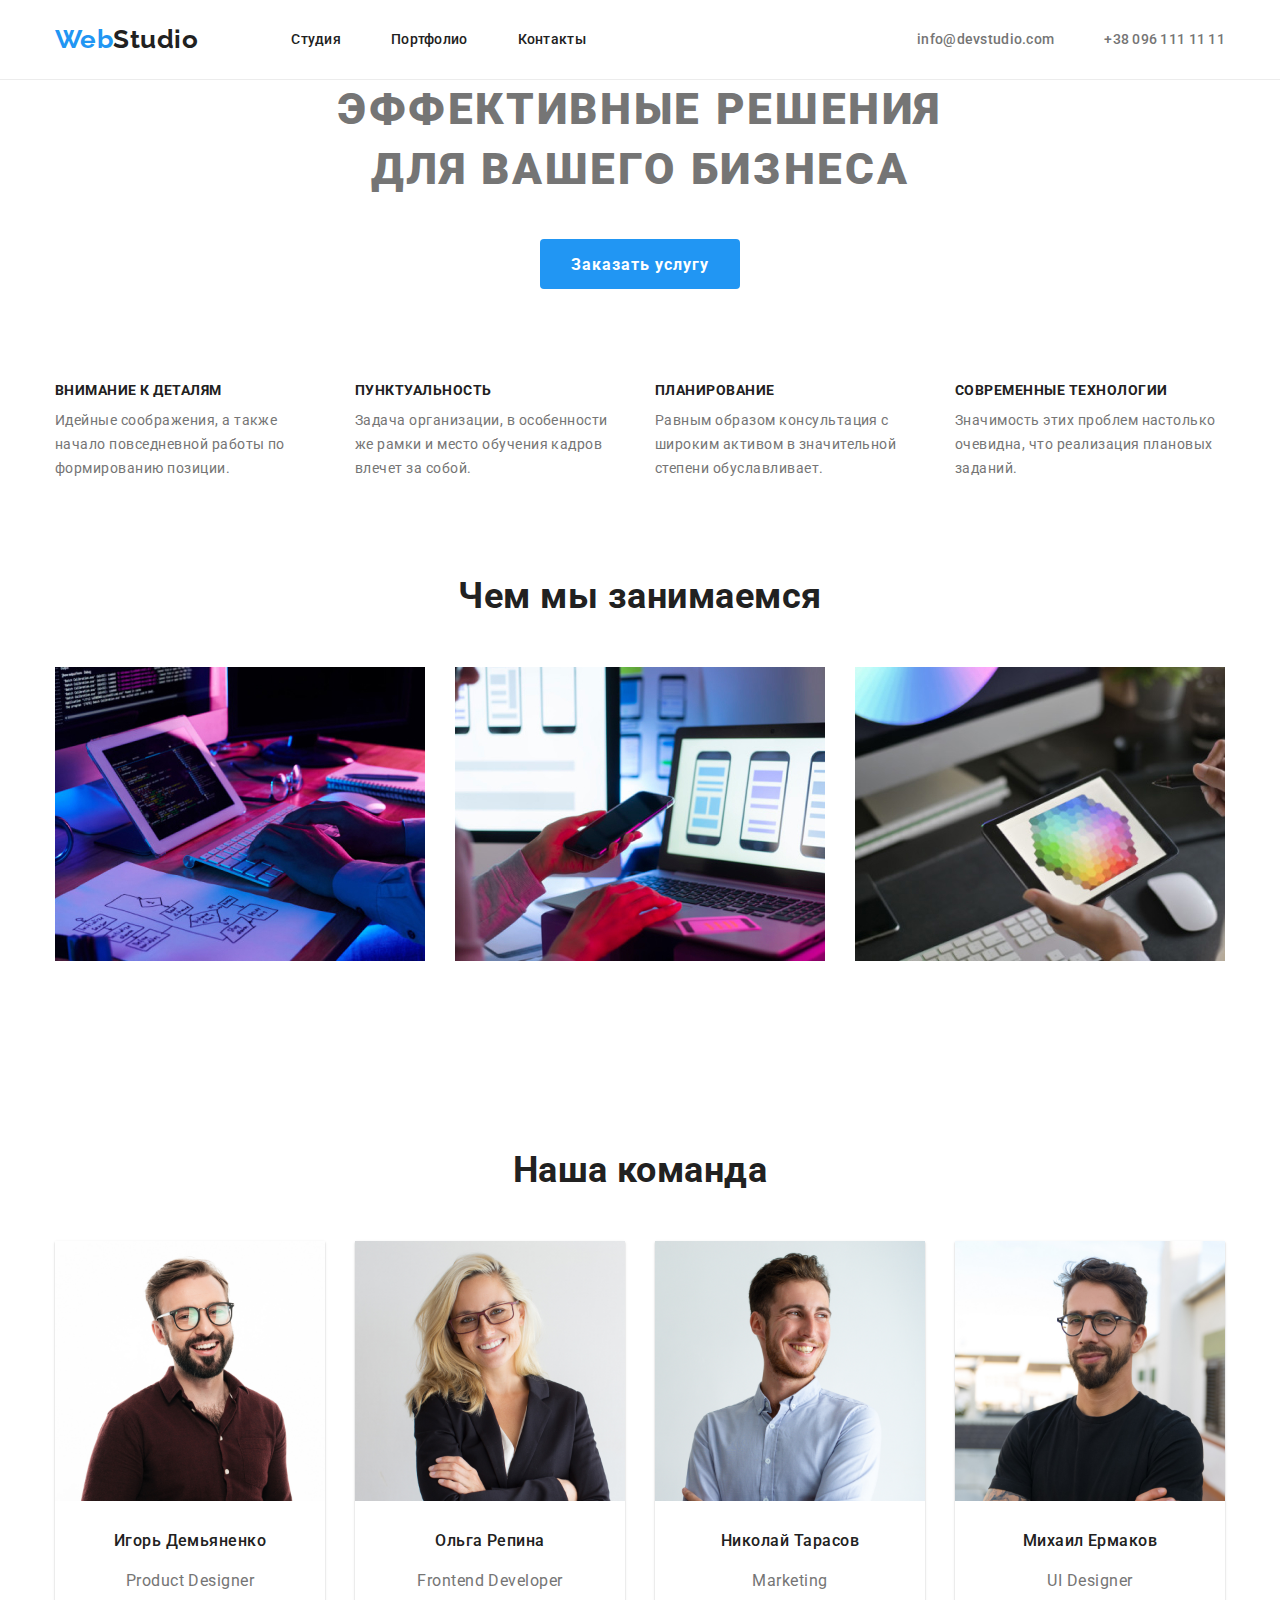
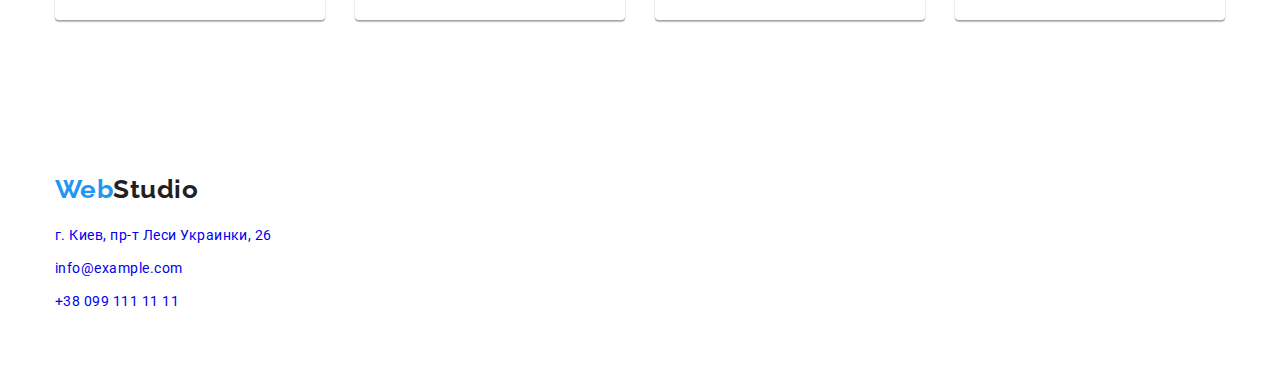
==== index.html @ 80221e2c "Начало Домашнего задания" ====
<!DOCTYPE html>
<html lang="ru">
<head>
    <meta charset="UTF-8">
    <meta http-equiv="X-UA-Compatible" content="IE=edge">
    <meta name="viewport" content="width=device-width, initial-scale=1.0">
    <title>Web Studio</title>
    <link rel="preconnect" href="https://fonts.gstatic.com">
    <link href="https://fonts.googleapis.com/css2?family=Raleway:wght@700&family=Roboto:wght@400;500;700;900&display=swap"
        rel="stylesheet">
    <link rel="stylesheet" href="https://cdnjs.cloudflare.com/ajax/libs/modern-normalize/1.0.0/modern-normalize.min.css">
    <link rel="stylesheet" href="./css/style.css">
</head>
<body>

    <header class="header-border">
    <div class="container header-container">
      <nav>
            <a href="/" class="logo"><span class="logo-color">Web</span>Studio</a>
            
            <ul class="nav-container">
                <li class="class-li header-li"><a href="" class="header-nav">Студия</a></li>
                <li class="class-li header-li"><a href="./portfolio.html" class="header-nav">Портфолио</a></li>
                <li class="class-li header-li"><a href="" class="header-nav">Контакты</a></li>
            </ul>
      </nav>

        <ul class="nav-container-contact">
            <li class="class-li header-li"><a href="mailto:info@devstudio.com" class="header-contact">info@devstudio.com</a></li>
            <li class="class-li header-li"><a href="tel:+380961111111" class="header-contact">+38 096 111 11 11</a></li>
        </ul>
    </div>
    </header>

    <main>
    <!-- Hero -->
    <section>
        <div class="container center">
            <h1 class="hero">Эффективные решения для вашего бизнеса</h1>
            <button type="button" class="button-hero">Заказать услугу</button>
        </div>
    </section>

    <!-- Benefits -->
    <section class="section no-padding-bottom">
       <div class="container">
            <h2 class="visually-hidden">Преимущества</h2>

            <ul class="benefits-container">
                <li class="class-li benefits-li">
                    <h3 class="benefits-h">Внимание к деталям</h3>
                    <p class="benefits-text">Идейные соображения, а также начало повседневной работы по формированию позиции.</p>
                </li>
                <li class="class-li benefits-li">
                    <h3 class="benefits-h">Пунктуальность</h3>
                    <p class="benefits-text">Задача организации, в особенности же рамки и место обучения кадров влечет за собой.</p>
                </li>
                <li class="class-li benefits-li">
                    <h3 class="benefits-h">Планирование</h3>
                    <p class="benefits-text">Равным образом консультация с широким активом в значительной степени обуславливает.</p>
                </li>
                <li class="class-li benefits-li">
                    <h3 class="benefits-h">Современные технологии</h3>
                    <p class="benefits-text">Значимость этих проблем настолько очевидна, что реализация плановых заданий.</p>
                </li>
            </ul>
       </div>
    </section>

    <!-- What are we doing -->
    <section class="section">
        <div class="container">
            <h2 class="title-secondary">Чем мы занимаемся</h2>
            <ul class="photo-container">
                <li class="class-li photo-li"><img src="./image/what-are-we-doing/img.jpg" alt="Человек печатает на планшете" width="370" height="294"></li>
                <li class="class-li photo-li"><img src="./image/what-are-we-doing/img-1.jpg" alt="Человек печатает на ноутбуке" width="370" height="294"></li>
                <li class="class-li photo-li"><img src="./image/what-are-we-doing/img-2.jpg" alt="Человек рисует на планшете" width="370" height="294"></li>
            </ul>
        </div>
    </section>

    <!-- our team -->
    <section class="section">
        <div class="container">
            <h2 class="title-secondary">Наша команда</h2>
            <ul class="our-team-container">
                <li class="class-li our-team-li">
                    <img src="./image/our-team/igor.jpg" alt="дизайнер Игорь" width="270" height="260">
                <div class="our-team-padding">
                        <h3 class="name-personal">Игорь Демьяненко</h3>
                        <p lang="en" class="our-team-text">Product Designer</p>
                </div>
                </li>
                <li class="class-li our-team-li">
                    <img src="./image/our-team/olga.jpg" alt="программист Ольга" width="270" height="260">
                <div class="our-team-padding">
                    <h3 class="name-personal">Ольга Репина</h3>
                    <p lang="en" class="our-team-text">Frontend Developer</p>
                </div>
                </li>
                <li class="class-li our-team-li">
                    <img src="./image/our-team/nikolay.jpg" alt="маркетолог Николай" width="270" height="260">
                <div class="our-team-padding">
                    <h3 class="name-personal">Николай Тарасов</h3>
                    <p lang="en" class="our-team-text">Marketing</p>
                </div>
                </li>
                <li class="class-li our-team-li">
                    <img src="./image/our-team/michael.jpg" alt="дизайнер Михаил" width="270" height="260">
                <div class="our-team-padding">
                    <h3 class="name-personal">Михаил Ермаков</h3>
                    <p lang="en" class="our-team-text">UI Designer</p>
                </div>
                </li>
            </ul>
        </div>
    </section>
    </main>

    <!-- footer -->
    <footer class="footer-padding">
        <div class="container">
            <a href="/" class="logo"><span class="logo-color">Web</span><span class="logo-footer">Studio</span></a>
            <address>
                <ul class="address-contact">
                    <li class="class-li"><a href="https://goo.gl/maps/QvJAkb335SzxtevH7" rel="noopener noofollow" target="_blank"
                            class="footer-adres">г. Киев, пр-т Леси Украинки, 26</a></li>
                    <li class="class-li"><a href="mailto:info@example.com" class="footer-contacts">info@example.com</a></li>
                    <li class="class-li"><a href="tel:+380961111111" class="footer-contacts">+38 099 111 11 11</a></li>
                </ul>
            </address>
        </div>
    </footer>   

</body>
</html>
---- css/style.css ----
:root {
  --body-color: #757575;
  --headlines-color: #212121;
  --primary-white-color: #ffffff;
  --secondary-color: #2196f3;
  --contact-color: #757575;
  --background-color-button: #f5f4fa;
}

body {
  background-color: var(--primary-white-color);
  color: var(--body-color);

  font-family: Roboto, sans-serif;
  letter-spacing: 0.03em;
}

h1,
h2,
h3,
h4,
h5,
h6,
p {
  margin: 0;
}

ul,
ol {
  margin: 0;
  padding: 0;
}

img {
  display: block;
}

.visually-hidden {
  position: absolute !important;
  clip: rect(1px 1px 1px 1px); /* IE6, IE7 */
  clip: rect(1px, 1px, 1px, 1px);
  padding: 0 !important;
  border: 0 !important;
  height: 1px !important;
  width: 1px !important;
  overflow: hidden; /* скрываем ненужные заголовки */
}

.link {
  text-decoration-line: none;
}

.class-li {
  list-style: none;
}

.center {
  text-align: center;
}

.container {
  width: 1200px;
  padding-left: 15px;
  padding-right: 15px;
  margin-left: auto;
  margin-right: auto;
}

.section {
  padding-bottom: 94px;
  padding-top: 94px;
}

/* =========== HEADER =========== */

.logo {
  font-family: Raleway, sans-serif;
  font-weight: 700;
  font-size: 26px;
  line-height: 1.19;
  text-decoration: none;

  color: var(--headlines-color);
}

.logo-color {
  color: var(--secondary-color);
}

.nav-container {
  display: flex;
  margin-left: 93px;
}

.nav-container-contact {
  display: flex;
  margin-left: auto;
}

.header-li + li {
  margin-left: 50px;
}

.header-nav {
  display: block;
  padding-top: 32px;
  padding-bottom: 32px;

  font-weight: 500;
  font-size: 14px;
  line-height: 1.06;
  letter-spacing: 0.02em;
  text-decoration: none;

  color: var(--headlines-color);
}

.header-container > nav {
  display: flex;
  align-items: center;
}

.header-container {
  display: flex;
  align-items: center;
}

.header-border {
  border-bottom: 1px solid #ececec;
}

.header-nav:hover,
.header-nav:focus {
  color: var(--secondary-color);
}

.header-contact {
  font-weight: 500;
  font-size: 14px;
  line-height: 1.06;
  letter-spacing: 0.02em;
  text-decoration: none;

  color: var(--contact-color);
}

.header-contact:hover,
.header-contact:focus {
  color: var(--secondary-color);
}

/* ============== Main ============== */

/* ============== HERO ============== */

.hero {
  margin-bottom: 40px;
  margin-left: 237px;
  margin-right: 237px;

  font-weight: 900;
  font-size: 44px;
  line-height: 1.36;

  letter-spacing: 0.06em;
  text-transform: uppercase;

  /* color: #ffffff; */
}

.button-hero {
  display: inline-block;
  padding: 10px 31px;
  width: 200px;
  height: 50px;

  background-color: var(--secondary-color);
  color: var(--primary-white-color);
  font-family: inherit;
  font-weight: 700;
  font-size: 16px;
  line-height: 1.87;

  border-radius: 4px;
  border: none;

  align-items: center;
  letter-spacing: 0.06em;
  cursor: pointer;
}

/* ============== Benefits ============== */

.benefits-container {
  display: flex;
}

.benefits-li {
  width: 270px;
}

.benefits-li + li {
  margin-left: 30px;
}

.benefits-h {
  font-weight: 700;
  font-size: 14px;
  line-height: 1.14;
  text-transform: uppercase;
  margin-bottom: 10px;

  color: var(--headlines-color);
}

.benefits-text {
  font-size: 14px;
  line-height: 1.71;
}

.no-padding-bottom {
  padding-bottom: 0;
}

/* ============== What are we doing ============== */

.title-secondary {
  font-weight: 700;
  font-size: 36px;
  line-height: 1.17;
  text-align: center;
  margin-bottom: 50px;

  color: var(--headlines-color);
}

.photo-container {
  display: flex;
}

.photo-li + li {
  margin-left: 30px;
}

/* ============== our team ============== */

.our-team-container {
  display: flex;
}

.our-team-li {
  width: 270px;
  box-shadow: 0px 1px 3px rgba(0, 0, 0, 0.12), 0px 1px 1px rgba(0, 0, 0, 0.14),
    0px 2px 1px rgba(0, 0, 0, 0.2);
  border-radius: 0px 0px 4px 4px;
}

.our-team-li + li {
  margin-left: 30px;
}

.name-personal {
  margin-bottom: 10px;

  font-weight: 500;
  font-size: 16px;
  line-height: 1.19;
  padding-top: 30px;
  padding-bottom: 10px;
  text-align: center;

  color: var(--headlines-color);
}

.our-team-text {
  font-size: 16px;
  line-height: 1.19;
  text-align: center;
}

.our-team-padding {
  padding-top: 30;
  padding-bottom: 30px;
}

/* ============== footer ============== */

.logo-footer {
  /* color: var(--primary-white-color); */
}

.footer-adres {
  font-style: normal;
  font-size: 14px;
  line-height: 1.71;
  text-decoration: none;

  /* color: var(--primary-white-color); */
}

.footer-contacts {
  font-style: normal;
  font-size: 14px;
  line-height: 1.71;
  text-decoration: none;

  /* color: rgba(255, 255, 255, 0.6); */
}

.footer-padding {
  padding-top: 60px;
  padding-bottom: 60px;
}

.address-contact {
  margin-top: 20px;
}

.address-contact > li + li {
  margin-top: 9px;
}

/* ============== portfolio ============== */

.button-filter {
  padding: 6px 22px;

  font-family: inherit;
  font-weight: 500;
  font-size: 16px;
  line-height: 1.62;
  border: none;
  border-radius: 4px;
  text-align: center;

  color: var(--headlines-color);
  background-color: var(--background-color-button);
}

.button-filter:hover,
.button-filter:focus {
  color: var(--primary-white-color);
  background-color: var(--secondary-color);
  box-shadow: 0px 3px 1px rgba(0, 0, 0, 0.1), 0px 1px 2px rgba(0, 0, 0, 0.08),
    0px 2px 2px rgba(0, 0, 0, 0.12);
  cursor: pointer;
}

.portfolio-title {
  margin-bottom: 4px;

  font-weight: 700;
  font-size: 18px;
  line-height: 2;

  letter-spacing: 0.06em;

  color: var(--headlines-color);
}

.portfolio-text {
  font-size: 16px;
  line-height: 1.87;

  color: var(--body-color);
}

.portfolio-card-padding {
  padding: 20px 24px 20px 24px;
}

.portfolio-filter {
  display: flex;
  margin-bottom: 50px;
  justify-content: center;
}

.portfolio-filter > li + li {
  margin-left: 8px;
}

.portfolio-card-container {
  display: flex;
  flex-wrap: wrap;
  margin-left: -30px;
  margin-top: -30px;
}

.portfolio-card {
  flex-basis: calc(100% / 3 - 30px);
  margin-left: 30px;
  margin-top: 30px;
  width: 370px;

  border-left: 1px solid #eeeeee;
  border-right: 1px solid #eeeeee;
  border-bottom: 1px solid #eeeeee;
}
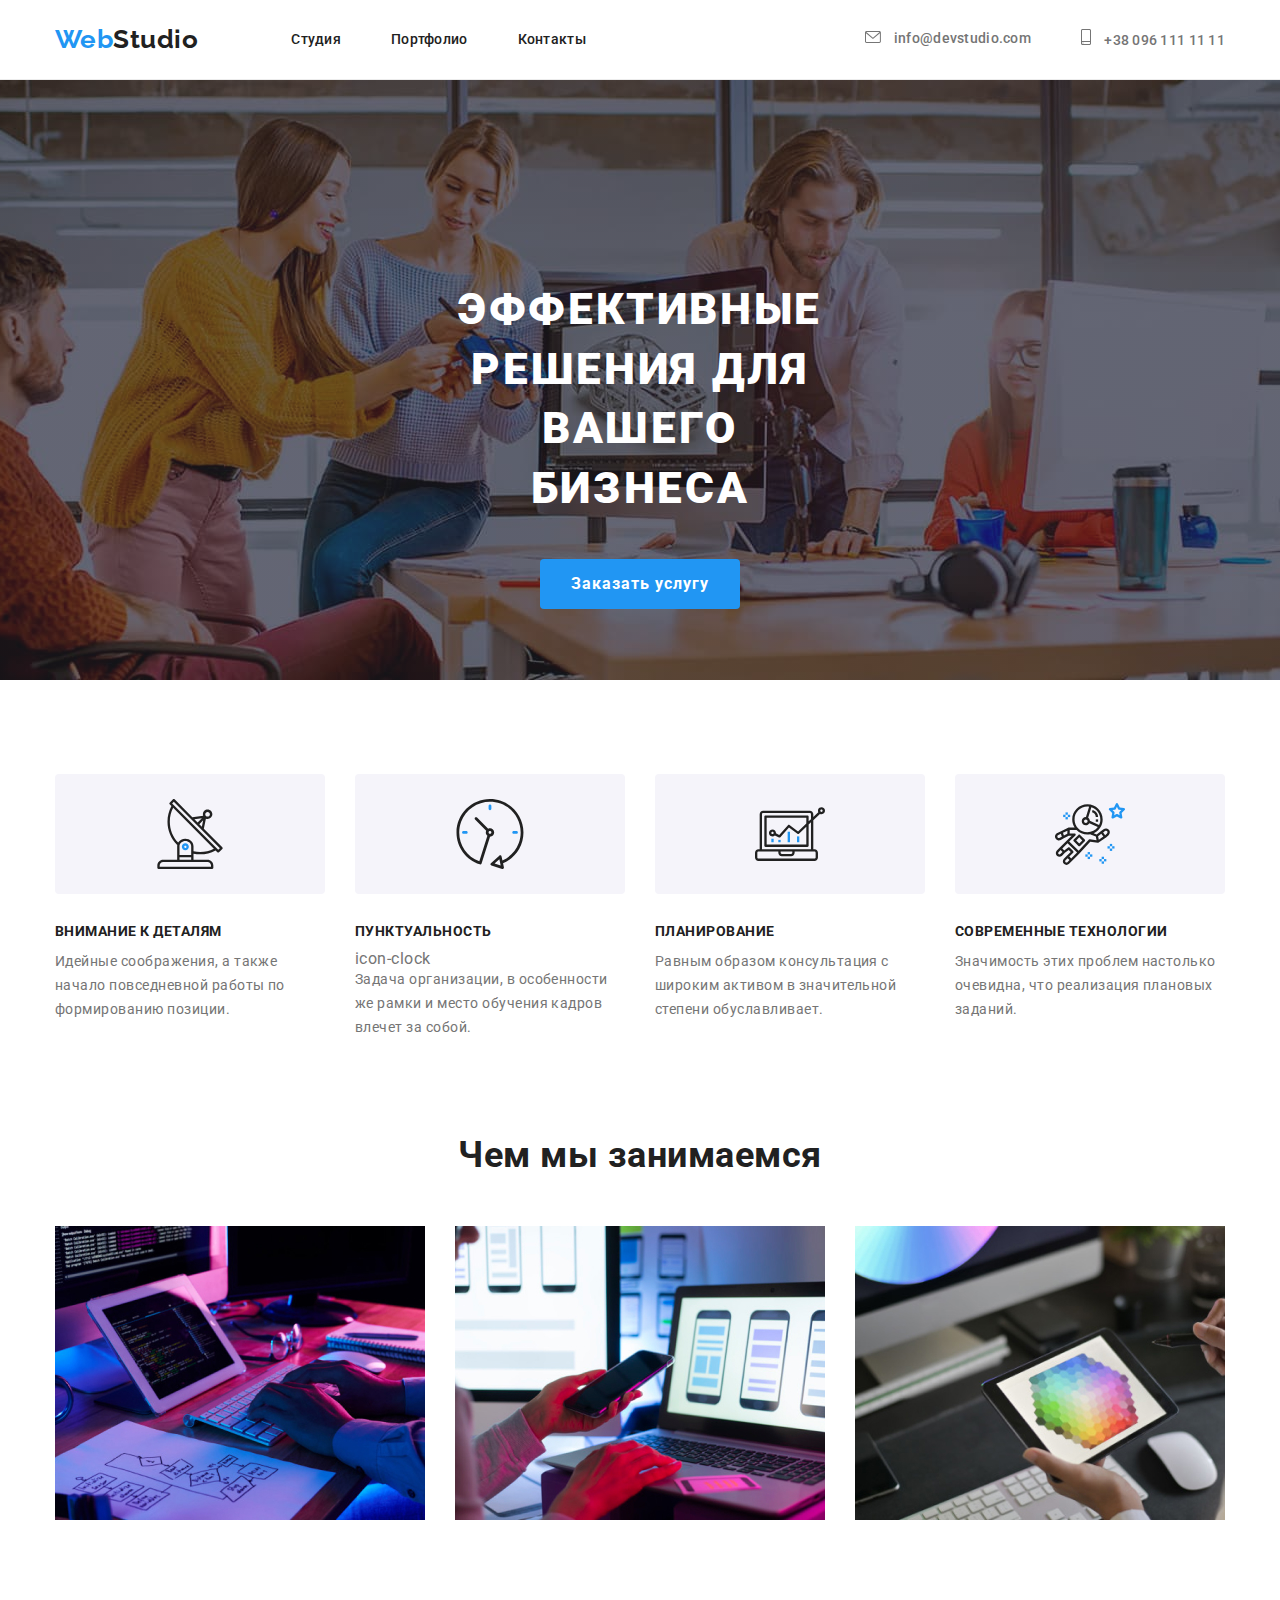
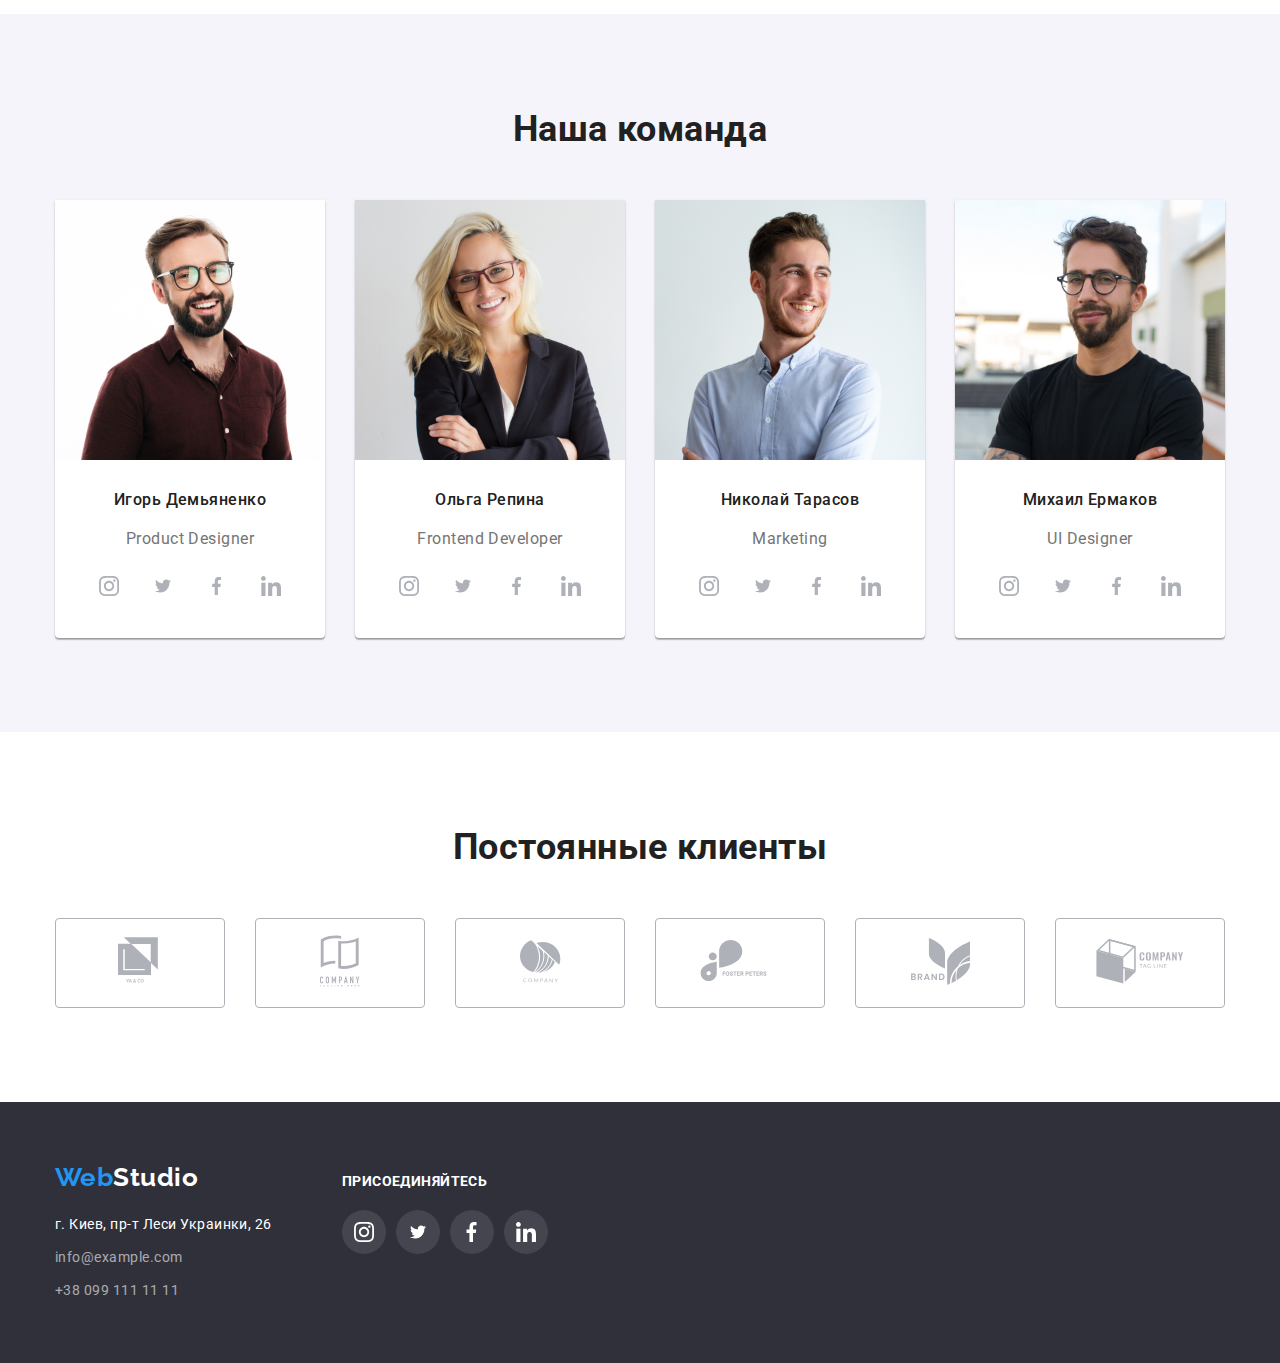
==== commit a334dcca: "Домашнее задание №4" ====
--- a/index.html
+++ b/index.html
@@ -26,8 +26,19 @@
       </nav>
 
         <ul class="nav-container-contact">
-            <li class="class-li header-li"><a href="mailto:info@devstudio.com" class="header-contact">info@devstudio.com</a></li>
-            <li class="class-li header-li"><a href="tel:+380961111111" class="header-contact">+38 096 111 11 11</a></li>
+
+            <li class="class-li header-li">
+                <a href="mailto:info@devstudio.com" class="header-contact">
+                <svg class="icon-header" width="16px" height="12px">
+                    <use href="./image/svg/sprite.svg#icon-envelope"></use>
+                </svg> info@devstudio.com</a>
+            </li>
+            <li class="class-li header-li">
+                <a href="tel:+380961111111" class="header-contact">
+                <svg class="icon-header" width="10px" height="16px">
+                    <use href="./image/svg/sprite.svg#icon-smartphone"></use>
+                </svg> +38 096 111 11 11</a>
+            </li>
         </ul>
     </div>
     </header>
@@ -35,7 +46,7 @@
     <main>
     <!-- Hero -->
     <section>
-        <div class="container center">
+        <div class="center section-hero">
             <h1 class="hero">Эффективные решения для вашего бизнеса</h1>
             <button type="button" class="button-hero">Заказать услугу</button>
         </div>
@@ -48,18 +59,38 @@
 
             <ul class="benefits-container">
                 <li class="class-li benefits-li">
+                    <div class="benefits-icon">
+                        <svg width="70px" height="70px">
+                            <use href="./image/svg/sprite.svg#icon-antenna"></use>
+                        </svg>
+                    </div>
                     <h3 class="benefits-h">Внимание к деталям</h3>
                     <p class="benefits-text">Идейные соображения, а также начало повседневной работы по формированию позиции.</p>
                 </li>
                 <li class="class-li benefits-li">
-                    <h3 class="benefits-h">Пунктуальность</h3>
+                    <div class="benefits-icon">
+                        <svg width="70px" height="70px">
+                            <use href="./image/svg/sprite.svg#icon-clock"></use>
+                        </svg>
+                    </div>
+                    <h3 class="benefits-h">Пунктуальность</h3>icon-clock
                     <p class="benefits-text">Задача организации, в особенности же рамки и место обучения кадров влечет за собой.</p>
                 </li>
                 <li class="class-li benefits-li">
+                    <div class="benefits-icon">
+                        <svg width="70px" height="70px">
+                            <use href="./image/svg/sprite.svg#icon-diagram"></use>
+                        </svg>
+                    </div>
                     <h3 class="benefits-h">Планирование</h3>
                     <p class="benefits-text">Равным образом консультация с широким активом в значительной степени обуславливает.</p>
                 </li>
                 <li class="class-li benefits-li">
+                    <div class="benefits-icon">
+                        <svg width="70px" height="70px">
+                            <use href="./image/svg/sprite.svg#icon-astronaut"></use>
+                        </svg>
+                    </div>
                     <h3 class="benefits-h">Современные технологии</h3>
                     <p class="benefits-text">Значимость этих проблем настолько очевидна, что реализация плановых заданий.</p>
                 </li>
@@ -80,15 +111,46 @@
     </section>
 
     <!-- our team -->
-    <section class="section">
+    <section class="section secondary-background">
         <div class="container">
             <h2 class="title-secondary">Наша команда</h2>
             <ul class="our-team-container">
+                
                 <li class="class-li our-team-li">
                     <img src="./image/our-team/igor.jpg" alt="дизайнер Игорь" width="270" height="260">
                 <div class="our-team-padding">
                         <h3 class="name-personal">Игорь Демьяненко</h3>
                         <p lang="en" class="our-team-text">Product Designer</p>
+                        <ul class="team-list">
+                            <li class="class-li">
+                                <a href="" class="team-list-link link">
+                                    <svg class="team-list-icon" width="20px" height="20px">
+                                        <use href="./image/svg/sprite.svg#icon-instagram"></use>
+                                    </svg>
+                                </a>
+                            </li>
+                            <li class="class-li">
+                                <a href="" class="team-list-link link">
+                                    <svg class="team-list-icon" width="20px" height="16px">
+                                        <use href="./image/svg/sprite.svg#icon-twitter"></use>
+                                    </svg>
+                                </a>
+                            </li>
+                            <li class="class-li">
+                                <a href="" class="team-list-link link">
+                                    <svg class="team-list-icon" width="10px" height="20px">
+                                        <use href="./image/svg/sprite.svg#icon-facebook"></use>
+                                    </svg>
+                                </a>
+                            </li>
+                            <li class="class-li">
+                                <a href="" class="team-list-link link">
+                                    <svg class="team-list-icon" width="20px" height="20px">
+                                        <use href="./image/svg/sprite.svg#icon-linkedin"></use>
+                                    </svg>
+                                </a>
+                            </li>
+                        </ul>
                 </div>
                 </li>
                 <li class="class-li our-team-li">
@@ -96,6 +158,36 @@
                 <div class="our-team-padding">
                     <h3 class="name-personal">Ольга Репина</h3>
                     <p lang="en" class="our-team-text">Frontend Developer</p>
+                    <ul class="team-list">
+                        <li class="class-li">
+                            <a href="" class="team-list-link link">
+                                <svg class="team-list-icon" width="20px" height="20px">
+                                    <use href="./image/svg/sprite.svg#icon-instagram"></use>
+                                </svg>
+                            </a>
+                        </li>
+                        <li class="class-li">
+                            <a href="" class="team-list-link link">
+                                <svg class="team-list-icon" width="20px" height="16px">
+                                    <use href="./image/svg/sprite.svg#icon-twitter"></use>
+                                </svg>
+                            </a>
+                        </li>
+                        <li class="class-li">
+                            <a href="" class="team-list-link link">
+                                <svg class="team-list-icon" width="10px" height="20px">
+                                    <use href="./image/svg/sprite.svg#icon-facebook"></use>
+                                </svg>
+                            </a>
+                        </li>
+                        <li class="class-li">
+                            <a href="" class="team-list-link link">
+                                <svg class="team-list-icon" width="20px" height="20px">
+                                    <use href="./image/svg/sprite.svg#icon-linkedin"></use>
+                                </svg>
+                            </a>
+                        </li>
+                    </ul>
                 </div>
                 </li>
                 <li class="class-li our-team-li">
@@ -103,6 +195,36 @@
                 <div class="our-team-padding">
                     <h3 class="name-personal">Николай Тарасов</h3>
                     <p lang="en" class="our-team-text">Marketing</p>
+                    <ul class="team-list">
+                        <li class="class-li">
+                            <a href="" class="team-list-link link">
+                                <svg class="team-list-icon" width="20px" height="20px">
+                                    <use href="./image/svg/sprite.svg#icon-instagram"></use>
+                                </svg>
+                            </a>
+                        </li>
+                        <li class="class-li">
+                            <a href="" class="team-list-link link">
+                                <svg class="team-list-icon" width="20px" height="16px">
+                                    <use href="./image/svg/sprite.svg#icon-twitter"></use>
+                                </svg>
+                            </a>
+                        </li>
+                        <li class="class-li">
+                            <a href="" class="team-list-link link">
+                                <svg class="team-list-icon" width="10px" height="20px">
+                                    <use href="./image/svg/sprite.svg#icon-facebook"></use>
+                                </svg>
+                            </a>
+                        </li>
+                        <li class="class-li">
+                            <a href="" class="team-list-link link">
+                                <svg class="team-list-icon" width="20px" height="20px">
+                                    <use href="./image/svg/sprite.svg#icon-linkedin"></use>
+                                </svg>
+                            </a>
+                        </li>
+                    </ul>
                 </div>
                 </li>
                 <li class="class-li our-team-li">
@@ -110,25 +232,157 @@
                 <div class="our-team-padding">
                     <h3 class="name-personal">Михаил Ермаков</h3>
                     <p lang="en" class="our-team-text">UI Designer</p>
+                    <ul class="team-list">
+                        <li class="class-li">
+                            <a href="" class="team-list-link link">
+                                <svg class="team-list-icon" width="20px" height="20px">
+                                    <use href="./image/svg/sprite.svg#icon-instagram"></use>
+                                </svg>
+                            </a>
+                        </li>
+                        <li class="class-li">
+                            <a href="" class="team-list-link link">
+                                <svg class="team-list-icon" width="20px" height="16px">
+                                    <use href="./image/svg/sprite.svg#icon-twitter"></use>
+                                </svg>
+                            </a>
+                        </li>
+                        <li class="class-li">
+                            <a href="" class="team-list-link link">
+                                <svg class="team-list-icon" width="10px" height="20px">
+                                    <use href="./image/svg/sprite.svg#icon-facebook"></use>
+                                </svg>
+                            </a>
+                        </li>
+                        <li class="class-li">
+                            <a href="" class="team-list-link link">
+                                <svg class="team-list-icon" width="20px" height="20px">
+                                    <use href="./image/svg/sprite.svg#icon-linkedin"></use>
+                                </svg>
+                            </a>
+                        </li>
+                    </ul>
                 </div>
                 </li>
             </ul>
         </div>
     </section>
     </main>
+
+    <!-- regular clients -->
+    <section class="section">
+
+        <div class="container">
+
+            <h2 class="title-secondary">Постоянные клиенты</h2>
+
+            <ul class="regular-clients-container">
+                <li class="class-li">
+                    <div class="regular-clients-border">
+                        <a href="">
+                            <svg class="regular-clients-svg" width="44px" height="49px">
+                                <use href="./image/svg/sprite.svg#icon-logo-one"></use>
+                            </svg>
+                        </a>
+                    </div>
+                </li>
+                <li class="class-li">
+                    <div class="regular-clients-border">
+                        <a href="">
+                            <svg class="regular-clients-svg" width="40px" height="52px">
+                                <use href="./image/svg/sprite.svg#icon-logo-two"></use>
+                            </svg>
+                        </a>
+                    </div>
+                </li>
+                <li class="class-li">
+                    <div class="regular-clients-border">
+                        <a href="">
+                            <svg class="regular-clients-svg" width="41px" height="43px">
+                                <use href="./image/svg/sprite.svg#icon-logo-three"></use>
+                            </svg>
+                        </a>
+                    </div>
+                </li>
+                <li class="class-li">
+                   <div class="regular-clients-border">
+                        <a href="">
+                            <svg class="regular-clients-svg" width="80px" height="42px">
+                                <use href="./image/svg/sprite.svg#icon-logo-four"></use>
+                            </svg>
+                        </a>
+                   </div>
+                </li>
+                <li class="class-li">
+                    <div class="regular-clients-border">
+                        <a href="">
+                            <svg class="regular-clients-svg" width="59px" height="47px">
+                                <use href="./image/svg/sprite.svg#icon-logo-five"></use>
+                            </svg>
+                        </a>
+                    </div>
+                </li>
+                <li class="class-li">
+                    <div class="regular-clients-border">
+                        <a href="">
+                            <svg class="regular-clients-svg" width="88px" height="45px">
+                                <use href="./image/svg/sprite.svg#icon-logo-six"></use>
+                            </svg>
+                        </a>
+                    </div>
+                </li>
+            </ul>
+        </div>
+
+    </section>
 
     <!-- footer -->
     <footer class="footer-padding">
-        <div class="container">
-            <a href="/" class="logo"><span class="logo-color">Web</span><span class="logo-footer">Studio</span></a>
-            <address>
-                <ul class="address-contact">
-                    <li class="class-li"><a href="https://goo.gl/maps/QvJAkb335SzxtevH7" rel="noopener noofollow" target="_blank"
-                            class="footer-adres">г. Киев, пр-т Леси Украинки, 26</a></li>
-                    <li class="class-li"><a href="mailto:info@example.com" class="footer-contacts">info@example.com</a></li>
-                    <li class="class-li"><a href="tel:+380961111111" class="footer-contacts">+38 099 111 11 11</a></li>
+        <div class="container footer-flex">
+            <div class="footer-box-one">
+                <a href="/" class="logo"><span class="logo-color">Web</span><span class="logo-footer">Studio</span></a>
+                <address>
+                    <ul class="address-contact">
+                        <li class="class-li"><a href="https://goo.gl/maps/QvJAkb335SzxtevH7" rel="noopener noofollow" target="_blank"
+                                class="footer-adres">г. Киев, пр-т Леси Украинки, 26</a></li>
+                        <li class="class-li"><a href="mailto:info@example.com" class="footer-contacts">info@example.com</a></li>
+                        <li class="class-li"><a href="tel:+380961111111" class="footer-contacts">+38 099 111 11 11</a></li>
+                    </ul>
+                </address>
+            </div>
+            <div class="footer-box-two">
+                <b class="icon-heading">присоединяйтесь</b>
+                <ul class="footer-list">
+                    <li class="class-li">
+                        <a href="" class="footer-list-link link">
+                            <svg class="footer-list-icon" width="20px" height="20px">
+                                <use href="./image/svg/sprite.svg#icon-instagram"></use>
+                            </svg>
+                        </a>
+                    </li>
+                    <li class="class-li">
+                       <a href="" class="footer-list-link link">
+                            <svg class="footer-list-icon width=" 20px" height="16px">
+                                <use href="./image/svg/sprite.svg#icon-twitter"></use>
+                            </svg>
+                       </a>
+                    </li>
+                    <li class="class-li">
+                        <a href="" class="footer-list-link link">
+                            <svg class="footer-list-icon width=" 10px" height="20px">
+                                <use href="./image/svg/sprite.svg#icon-facebook"></use>
+                            </svg>
+                        </a>
+                    </li>
+                    <li class="class-li">
+                       <a href="" class="footer-list-link link">
+                            <svg class="footer-list-icon width=" 20px" height="20px">
+                                <use href="./image/svg/sprite.svg#icon-linkedin"></use>
+                            </svg>
+                       </a>
+                    </li>
                 </ul>
-            </address>
+            </div>
         </div>
     </footer>   
 
--- a/css/style.css
+++ b/css/style.css
@@ -5,6 +5,7 @@
   --secondary-color: #2196f3;
   --contact-color: #757575;
   --background-color-button: #f5f4fa;
+  --icon-color: #afb1b8;
 }
 
 body {
@@ -33,6 +34,12 @@
 
 img {
   display: block;
+}
+
+.secondary-background {
+  max-width: 1600px;
+  margin: 0 auto;
+  background-color: var(--background-color-button);
 }
 
 .visually-hidden {
@@ -149,14 +156,41 @@
   color: var(--secondary-color);
 }
 
+.icon-header {
+  fill: #757575;
+  margin-right: 10px;
+}
+
+.header-contact:hover .icon-header,
+.header-contact:focus .icon-header {
+  fill: var(--secondary-color);
+}
+
 /* ============== Main ============== */
 
 /* ============== HERO ============== */
 
+.section-hero {
+  max-width: 1600px;
+  height: 600px;
+  margin-right: auto;
+  margin-left: auto;
+  background-color: #2f303a;
+  background-image: linear-gradient(
+      rgba(47, 48, 58, 0.4),
+      rgba(47, 48, 58, 0.4)
+    ),
+    url(../image/HERO/hero.jpg);
+  background-position: center;
+  background-repeat: no-repeat;
+  background-size: cover;
+}
+
 .hero {
+  padding-top: 200px;
   margin-bottom: 40px;
-  margin-left: 237px;
-  margin-right: 237px;
+  margin-left: 452px;
+  margin-right: 452px;
 
   font-weight: 900;
   font-size: 44px;
@@ -165,7 +199,7 @@
   letter-spacing: 0.06em;
   text-transform: uppercase;
 
-  /* color: #ffffff; */
+  color: #ffffff;
 }
 
 .button-hero {
@@ -222,6 +256,17 @@
   padding-bottom: 0;
 }
 
+.benefits-icon {
+  display: flex;
+  justify-content: center;
+  align-items: center;
+  width: 270px;
+  height: 120px;
+  background-color: var(--background-color-button);
+  border-radius: 4px;
+  margin-bottom: 30px;
+}
+
 /* ============== What are we doing ============== */
 
 .title-secondary {
@@ -250,6 +295,7 @@
 
 .our-team-li {
   width: 270px;
+  background-color: #ffffff;
   box-shadow: 0px 1px 3px rgba(0, 0, 0, 0.12), 0px 1px 1px rgba(0, 0, 0, 0.14),
     0px 2px 1px rgba(0, 0, 0, 0.2);
   border-radius: 0px 0px 4px 4px;
@@ -283,10 +329,80 @@
   padding-bottom: 30px;
 }
 
+.team-list-icon {
+  fill: var(--icon-color);
+}
+
+.team-list > li + li {
+  margin-left: 10px;
+}
+
+.team-list {
+  margin-left: 32px;
+  margin-top: 16px;
+  display: flex;
+  align-items: center;
+}
+
+.team-list-link:hover .team-list-icon,
+.team-list-link:focus .team-list-icon {
+  fill: #ffffff;
+}
+
+.team-list-link:hover,
+.team-list-link:focus {
+  background-color: #2196f3;
+}
+
+.team-list-link {
+  display: flex;
+  justify-content: center;
+  align-items: center;
+  width: 44px;
+  height: 44px;
+  border-radius: 50%;
+  background-color: #fff;
+}
+
+/* ============== regular clients =================== */
+
+.regular-clients-container {
+  display: flex;
+}
+
+.regular-clients-svg {
+  fill: var(--icon-color);
+}
+
+.regular-clients-border:hover,
+.regular-clients-border:focus {
+  border-color: var(--secondary-color);
+  cursor: pointer;
+}
+
+.regular-clients-border:hover .regular-clients-svg,
+.regular-clients-border:focus .regular-clients-svg {
+  fill: var(--secondary-color);
+}
+
+.regular-clients-border {
+  display: flex;
+  justify-content: center;
+  align-items: center;
+  width: 170px;
+  height: 90px;
+  border: 1px solid #afb1b8;
+  border-radius: 4px;
+}
+
+.regular-clients-container > li + li {
+  margin-left: 30px;
+}
+
 /* ============== footer ============== */
 
 .logo-footer {
-  /* color: var(--primary-white-color); */
+  color: var(--primary-white-color);
 }
 
 .footer-adres {
@@ -295,7 +411,7 @@
   line-height: 1.71;
   text-decoration: none;
 
-  /* color: var(--primary-white-color); */
+  color: var(--primary-white-color);
 }
 
 .footer-contacts {
@@ -304,12 +420,15 @@
   line-height: 1.71;
   text-decoration: none;
 
-  /* color: rgba(255, 255, 255, 0.6); */
+  color: rgba(255, 255, 255, 0.6);
 }
 
 .footer-padding {
+  max-width: 1600px;
+  margin: 0 auto;
   padding-top: 60px;
   padding-bottom: 60px;
+  background-color: #2f303a;
 }
 
 .address-contact {
@@ -318,6 +437,54 @@
 
 .address-contact > li + li {
   margin-top: 9px;
+}
+
+.icon-heading {
+  display: block;
+  margin-bottom: 20px;
+  font-weight: bold;
+  font-size: 14px;
+  line-height: 1.14;
+  letter-spacing: 0.03em;
+  text-transform: uppercase;
+  color: #fff;
+}
+
+.footer-list {
+  display: flex;
+  align-items: center;
+}
+
+.footer-list > li + li {
+  margin-left: 10px;
+}
+
+.footer-list-icon {
+  fill: #ffffff;
+}
+
+.footer-list-link {
+  display: flex;
+  justify-content: center;
+  align-items: center;
+  width: 44px;
+  height: 44px;
+  border-radius: 50%;
+  background-color: rgba(255, 255, 255, 0.1);
+}
+
+.footer-list-link:hover,
+.footer-list-link:focus {
+  background-color: var(--secondary-color);
+}
+
+.footer-flex {
+  display: flex;
+  align-items: baseline;
+}
+
+.footer-box-one {
+  margin-right: 70px;
 }
 
 /* ============== portfolio ============== */
@@ -367,6 +534,7 @@
 
 .portfolio-card-padding {
   padding: 20px 24px 20px 24px;
+  width: 370px;
 }
 
 .portfolio-filter {
@@ -396,3 +564,9 @@
   border-right: 1px solid #eeeeee;
   border-bottom: 1px solid #eeeeee;
 }
+
+.portfolio-card:hover,
+.portfolio-card:focus {
+  box-shadow: 0px 1px 1px rgba(0, 0, 0, 0.12), 0px 4px 4px rgba(0, 0, 0, 0.06),
+    1px 4px 6px rgba(0, 0, 0, 0.16);
+}
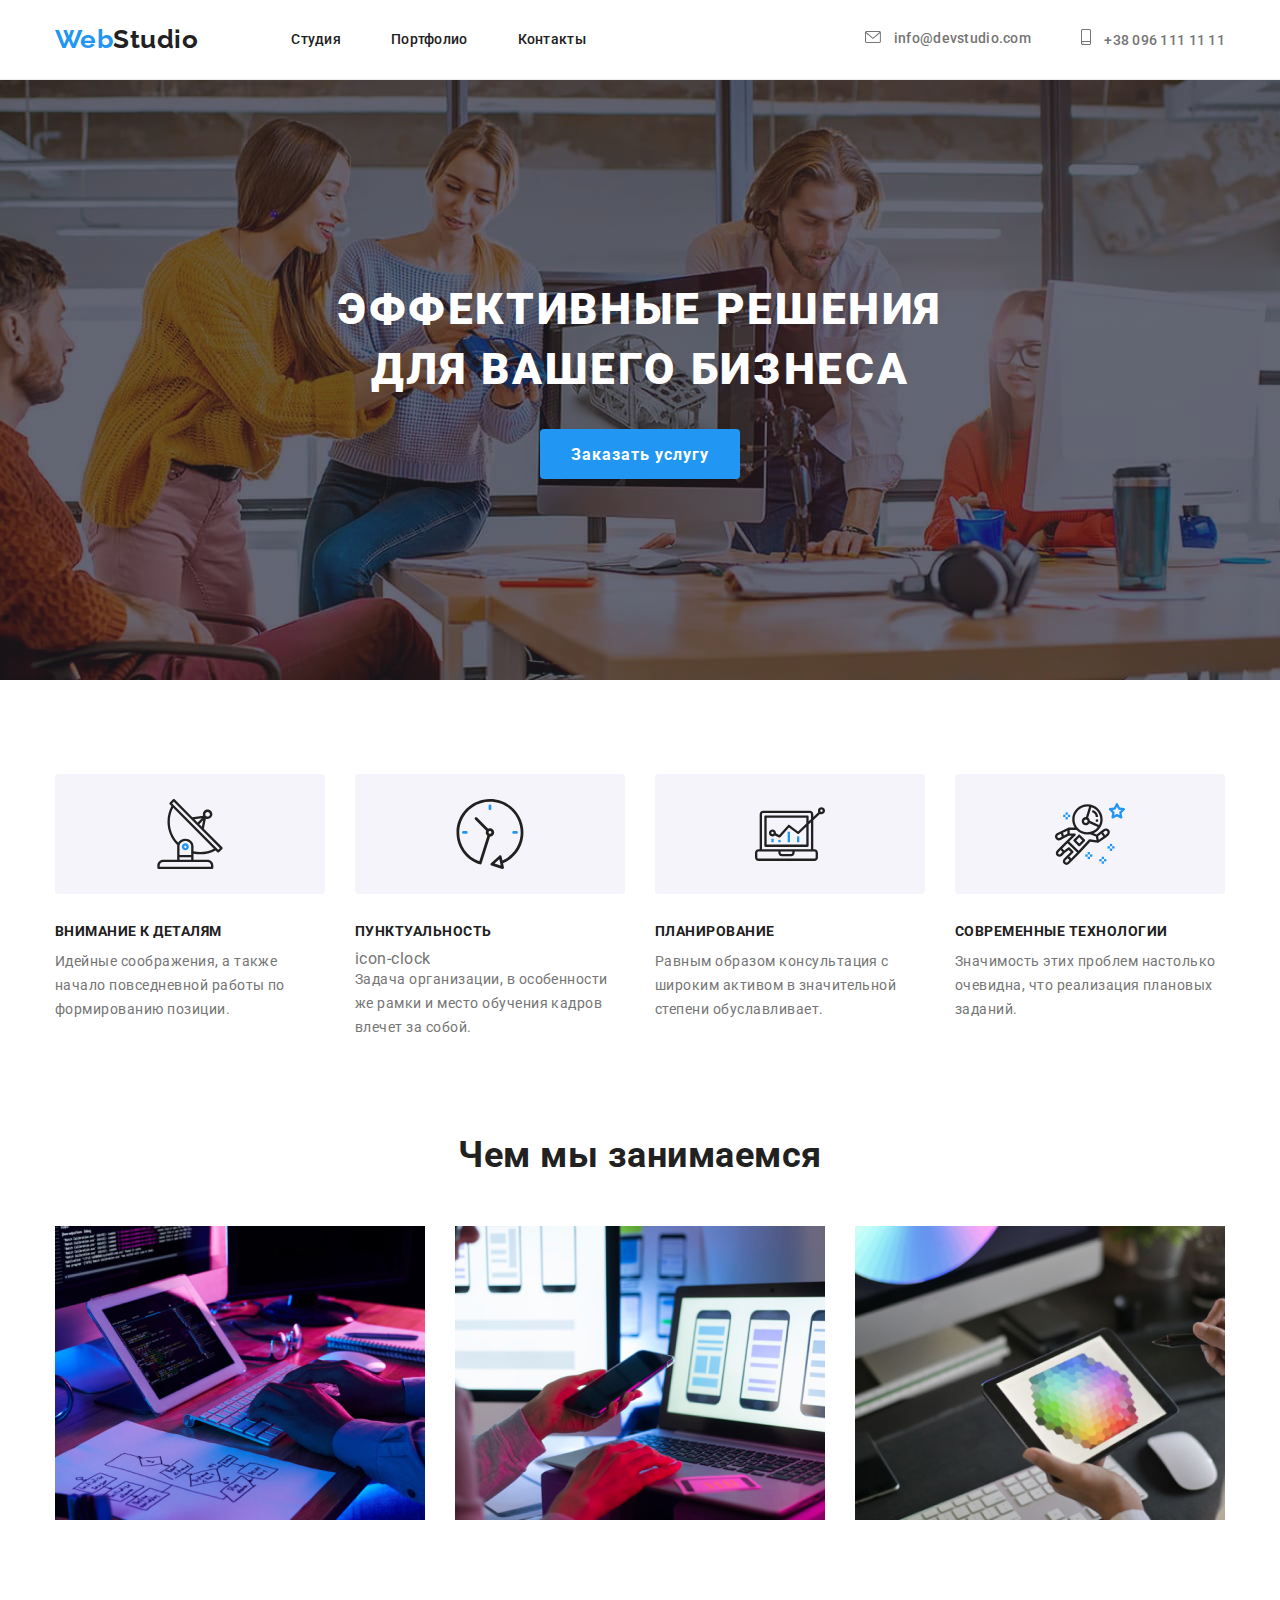
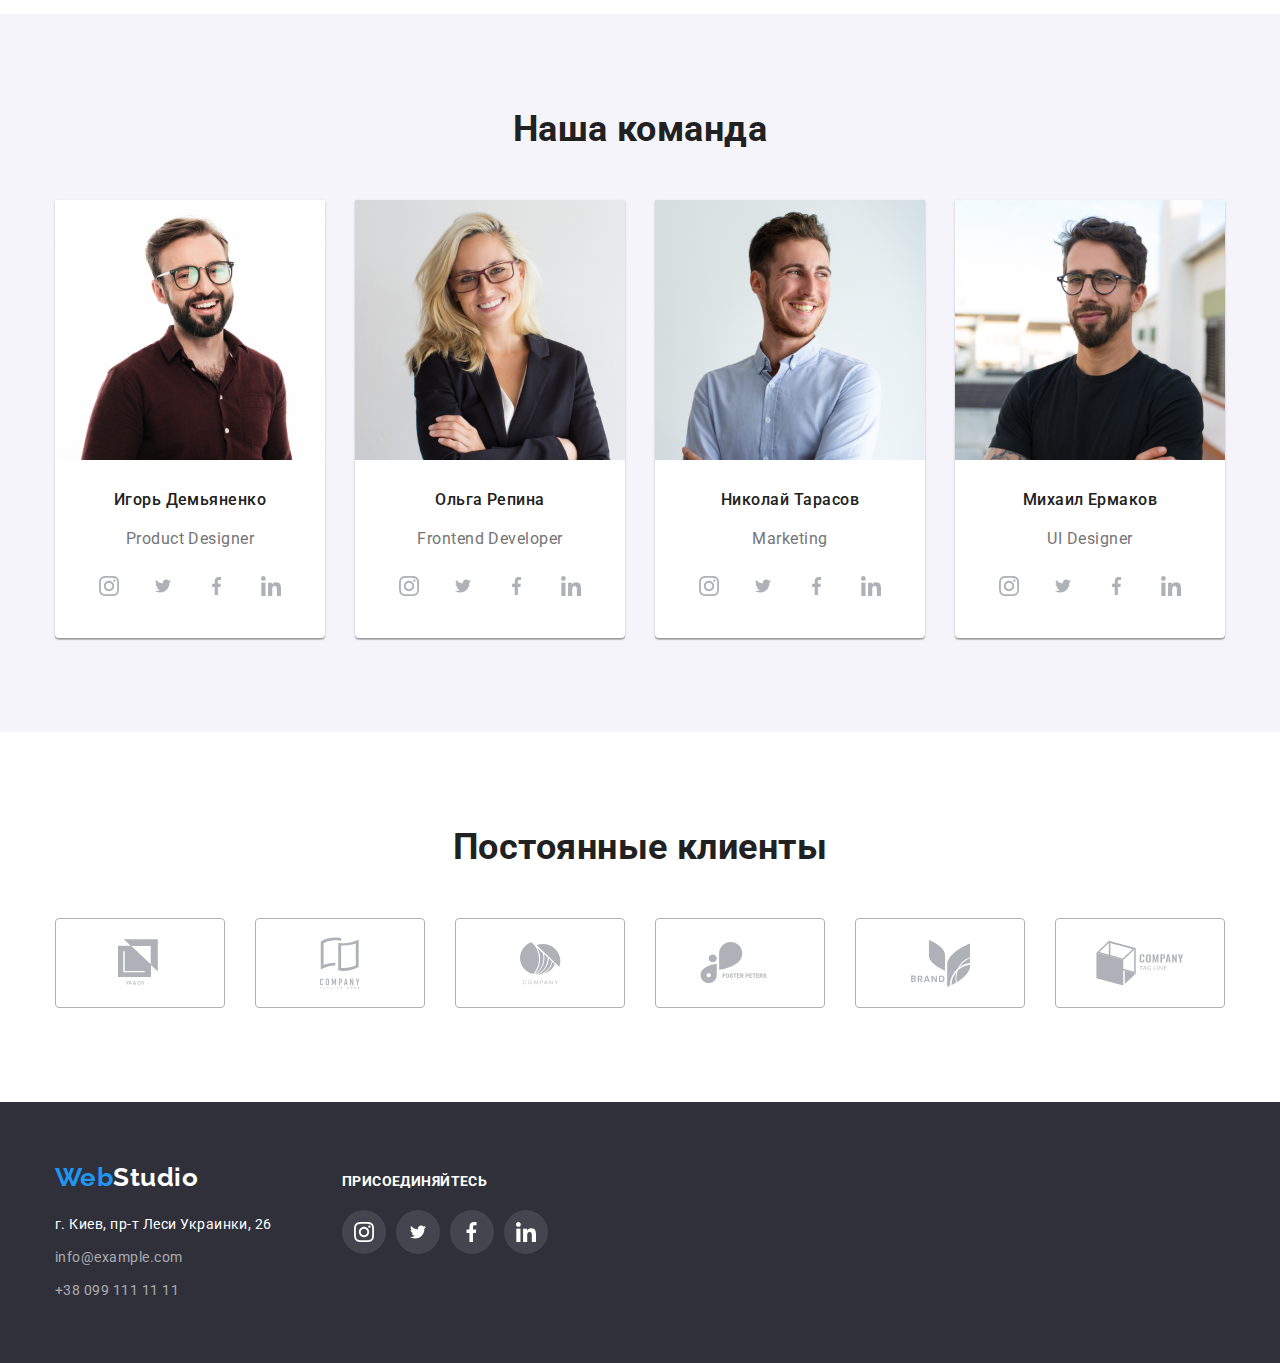
==== commit 74adb800: "Финальная версия ДЗ № 4" ====
--- a/index.html
+++ b/index.html
@@ -115,7 +115,6 @@
         <div class="container">
             <h2 class="title-secondary">Наша команда</h2>
             <ul class="our-team-container">
-                
                 <li class="class-li our-team-li">
                     <img src="./image/our-team/igor.jpg" alt="дизайнер Игорь" width="270" height="260">
                 <div class="our-team-padding">
@@ -277,59 +276,47 @@
             <h2 class="title-secondary">Постоянные клиенты</h2>
 
             <ul class="regular-clients-container">
-                <li class="class-li">
-                    <div class="regular-clients-border">
-                        <a href="">
+                <li class="class-li regular-clients-border">               
+                        <a href="" class="regular-clients-link">
                             <svg class="regular-clients-svg" width="44px" height="49px">
                                 <use href="./image/svg/sprite.svg#icon-logo-one"></use>
                             </svg>
-                        </a>
-                    </div>
-                </li>
-                <li class="class-li">
-                    <div class="regular-clients-border">
-                        <a href="">
+                        </a>                  
+                </li>
+                <li class="class-li regular-clients-border">
+                        <a href="" class="regular-clients-link">
                             <svg class="regular-clients-svg" width="40px" height="52px">
                                 <use href="./image/svg/sprite.svg#icon-logo-two"></use>
                             </svg>
                         </a>
-                    </div>
-                </li>
-                <li class="class-li">
-                    <div class="regular-clients-border">
-                        <a href="">
+                </li>
+                <li class="class-li regular-clients-border">
+                        <a href="" class="regular-clients-link">
                             <svg class="regular-clients-svg" width="41px" height="43px">
                                 <use href="./image/svg/sprite.svg#icon-logo-three"></use>
                             </svg>
                         </a>
-                    </div>
-                </li>
-                <li class="class-li">
-                   <div class="regular-clients-border">
-                        <a href="">
+                </li>
+                <li class="class-li regular-clients-border">
+                        <a href="" class="regular-clients-link">
                             <svg class="regular-clients-svg" width="80px" height="42px">
                                 <use href="./image/svg/sprite.svg#icon-logo-four"></use>
                             </svg>
                         </a>
-                   </div>
-                </li>
-                <li class="class-li">
-                    <div class="regular-clients-border">
-                        <a href="">
+                </li>
+                <li class="class-li regular-clients-border">
+                        <a href="" class="regular-clients-link">
                             <svg class="regular-clients-svg" width="59px" height="47px">
                                 <use href="./image/svg/sprite.svg#icon-logo-five"></use>
                             </svg>
                         </a>
-                    </div>
-                </li>
-                <li class="class-li">
-                    <div class="regular-clients-border">
-                        <a href="">
+                </li>
+                <li class="class-li regular-clients-border">
+                        <a href="" class="regular-clients-link">
                             <svg class="regular-clients-svg" width="88px" height="45px">
                                 <use href="./image/svg/sprite.svg#icon-logo-six"></use>
                             </svg>
                         </a>
-                    </div>
                 </li>
             </ul>
         </div>
--- a/css/style.css
+++ b/css/style.css
@@ -189,8 +189,8 @@
 .hero {
   padding-top: 200px;
   margin-bottom: 40px;
-  margin-left: 452px;
-  margin-right: 452px;
+  width: 696px;
+  margin: 0 auto 30px;
 
   font-weight: 900;
   font-size: 44px;
@@ -374,25 +374,30 @@
   fill: var(--icon-color);
 }
 
-.regular-clients-border:hover,
-.regular-clients-border:focus {
+.regular-clients-link:hover,
+.regular-clients-link:focus {
   border-color: var(--secondary-color);
   cursor: pointer;
 }
 
-.regular-clients-border:hover .regular-clients-svg,
-.regular-clients-border:focus .regular-clients-svg {
+.regular-clients-link:hover .regular-clients-svg,
+.regular-clients-link:focus .regular-clients-svg {
   fill: var(--secondary-color);
 }
 
 .regular-clients-border {
-  display: flex;
-  justify-content: center;
-  align-items: center;
   width: 170px;
   height: 90px;
+}
+
+.regular-clients-link {
+  display: flex;
+  justify-content: center;
+  align-items: center;
   border: 1px solid #afb1b8;
   border-radius: 4px;
+  width: 100%;
+  height: 100%;
 }
 
 .regular-clients-container > li + li {
